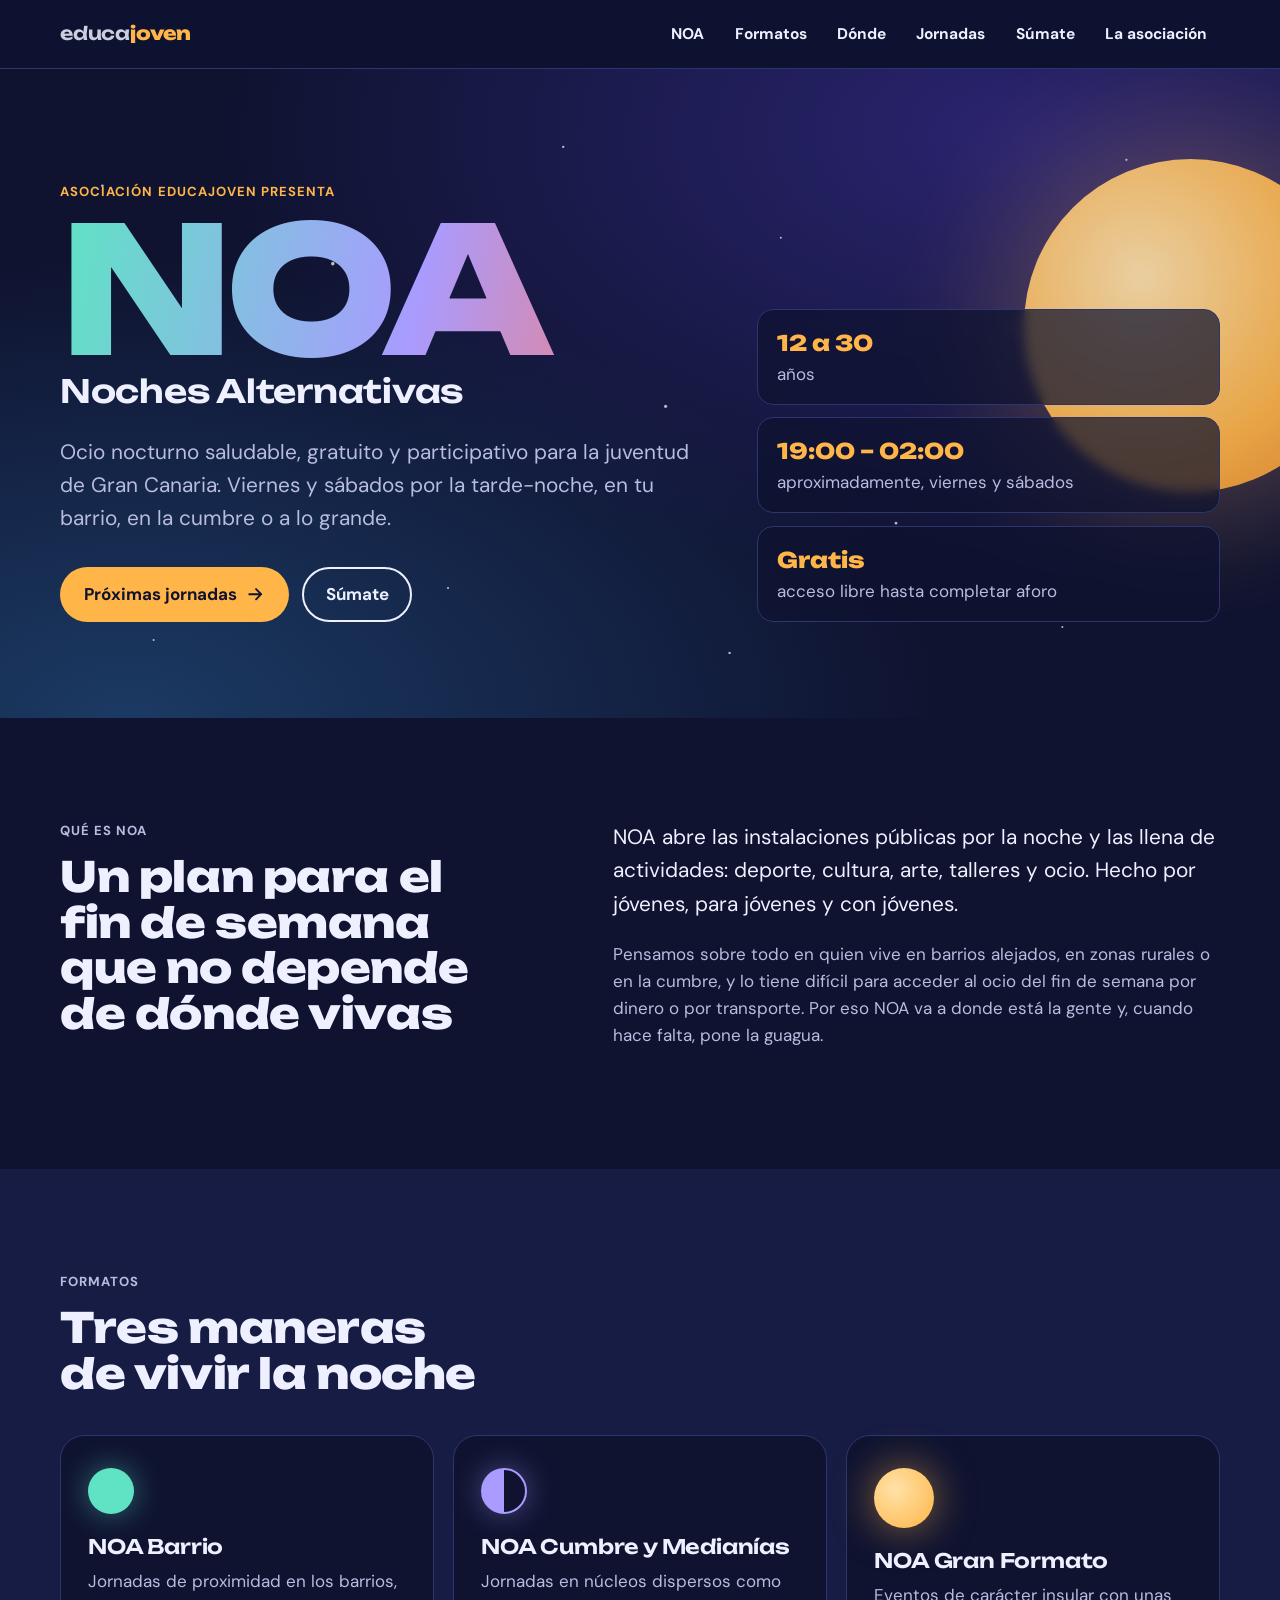
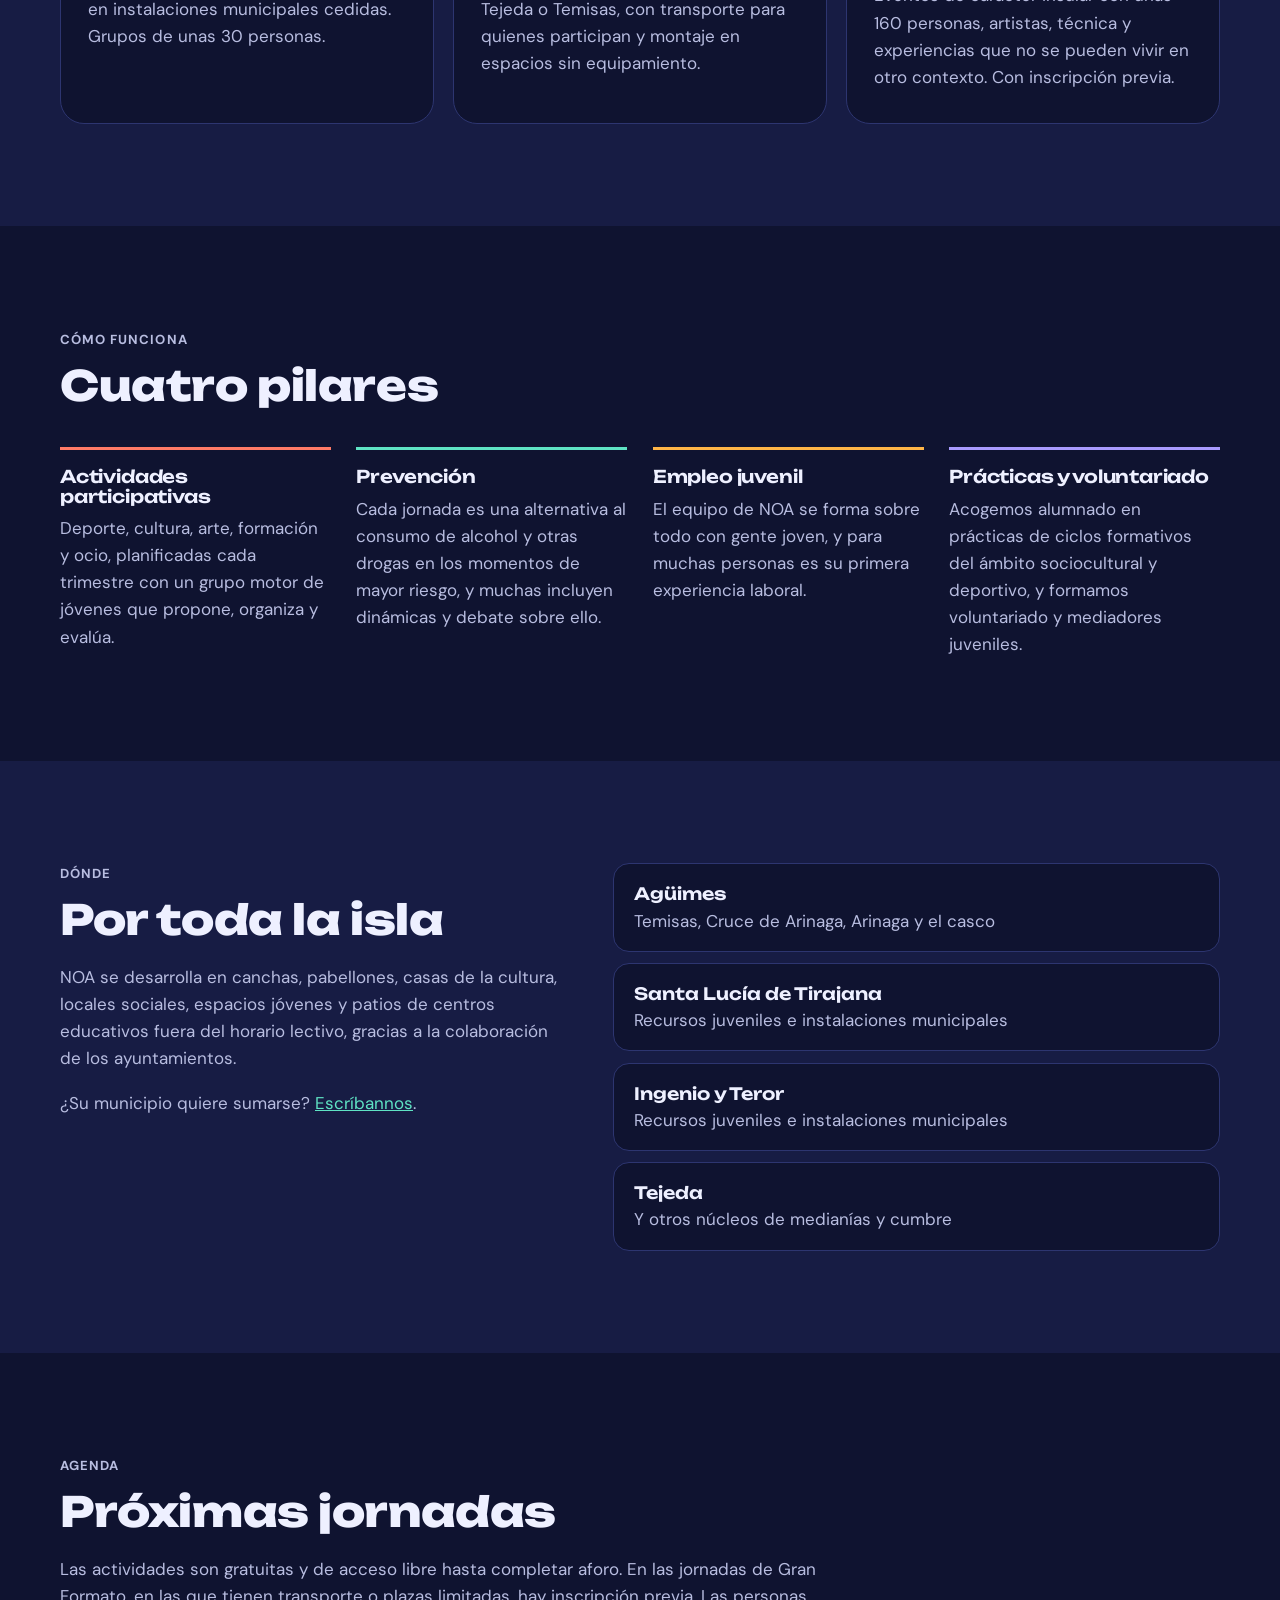
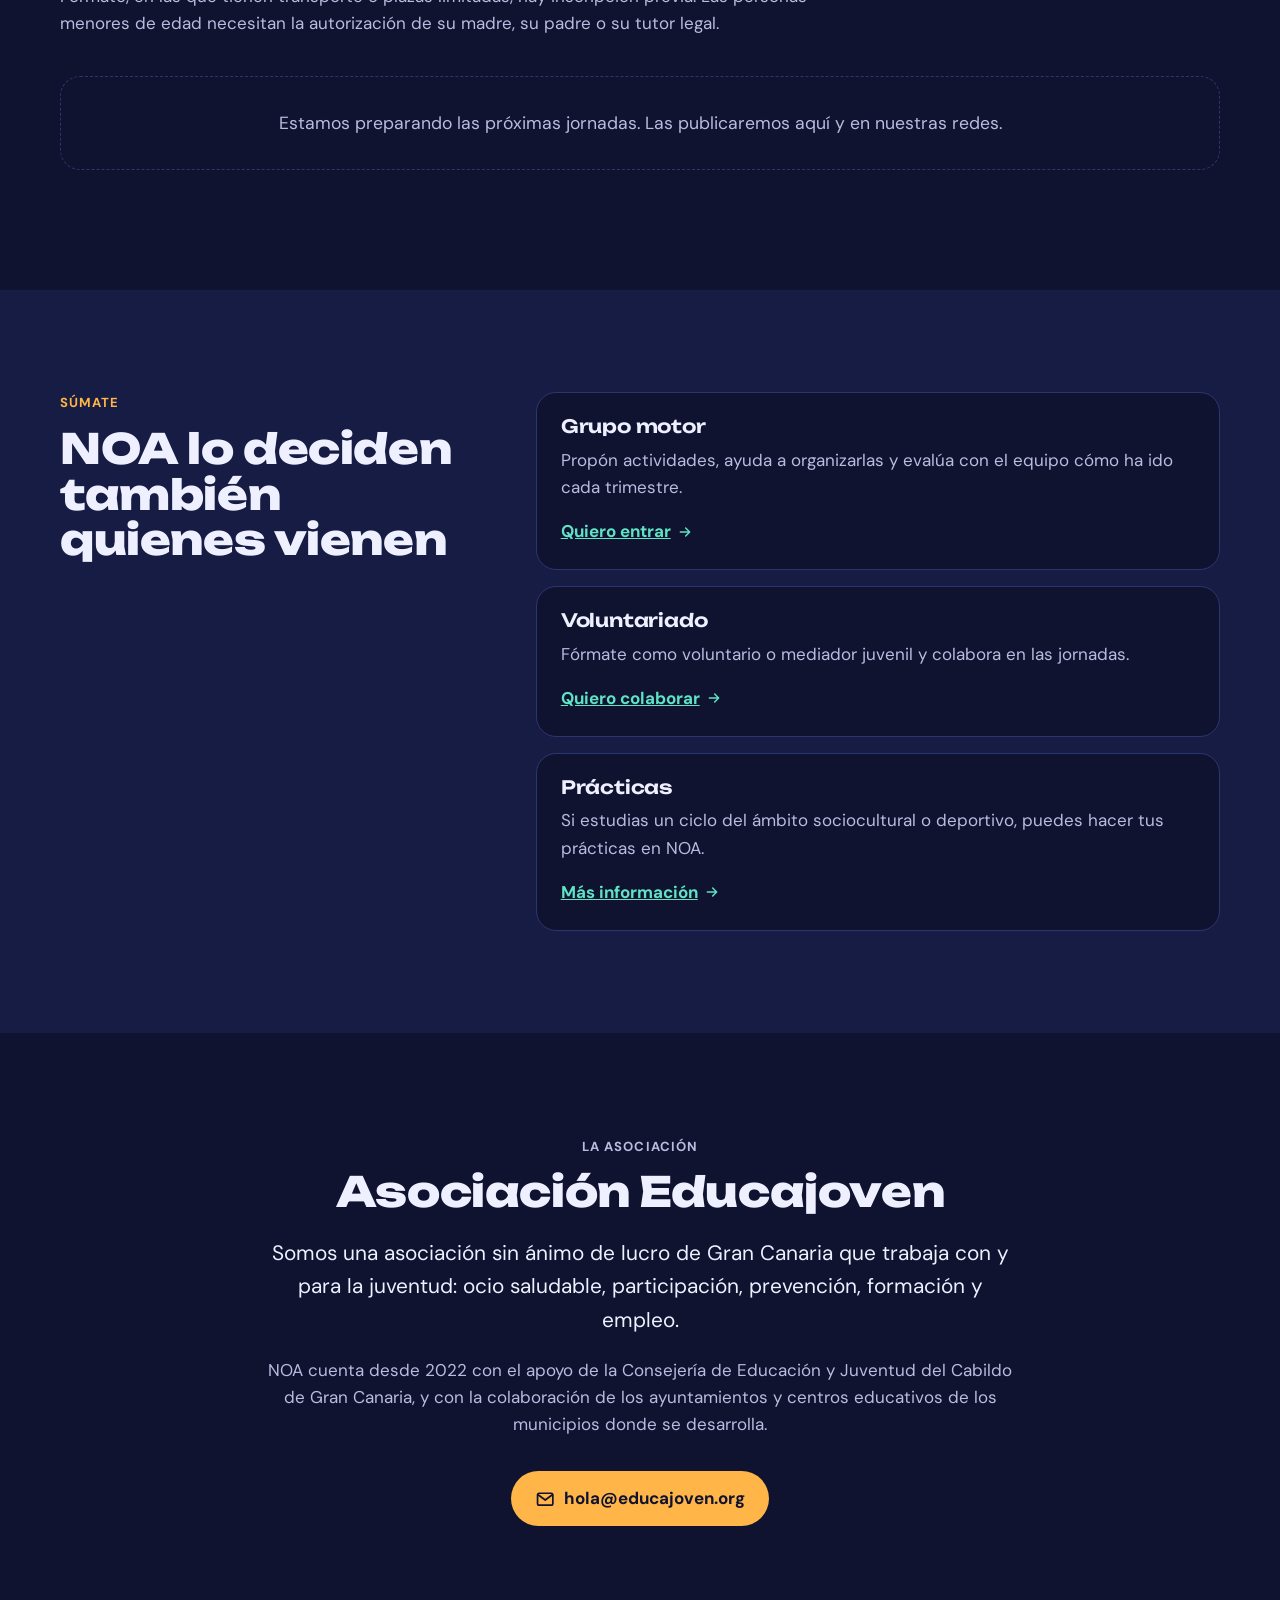
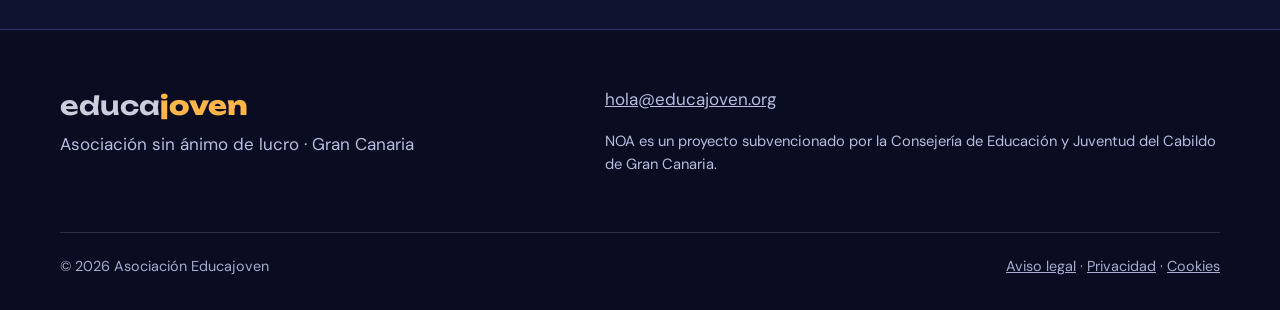
==== index.html @ f4513185 "Web nueva: educajoven.org Co-Authored-By: Claude Opus 5.5 <noreply@anthropic.com> Claude-Session: ht" ====
<!doctype html>
<html lang="es" class="sin-js">
<head>
<meta charset="utf-8">
<meta name="viewport" content="width=device-width, initial-scale=1">
<title>NOA · Noches Alternativas · Asociación Educajoven</title>
<meta name="description" content="NOA: ocio nocturno saludable, gratuito y participativo para jóvenes de 12 a 30 años en Gran Canaria. Un proyecto de la Asociación Educajoven.">
<link rel="canonical" href="https://educajoven.org/">
<meta name="theme-color" content="#0f1330">
<meta property="og:type" content="website">
<meta property="og:site_name" content="Asociación Educajoven">
<meta property="og:locale" content="es_ES">
<meta property="og:title" content="NOA · Noches Alternativas · Asociación Educajoven">
<meta property="og:description" content="NOA: ocio nocturno saludable, gratuito y participativo para jóvenes de 12 a 30 años en Gran Canaria. Un proyecto de la Asociación Educajoven.">
<meta property="og:url" content="https://educajoven.org/">
<meta property="og:image" content="https://educajoven.org/img/og.png">
<meta name="twitter:card" content="summary_large_image">
<link rel="icon" href="/favicon.svg" type="image/svg+xml">
<link rel="icon" href="/favicon.png" type="image/png">
<link rel="apple-touch-icon" href="/apple-touch-icon.png">
<link rel="manifest" href="/site.webmanifest">
<link rel="preload" href="/fonts/unbounded-latin-800-normal.woff2" as="font" type="font/woff2" crossorigin>
<link rel="preload" href="/fonts/dm-sans-latin-400-normal.woff2" as="font" type="font/woff2" crossorigin>
<link rel="stylesheet" href="/css/estilos.css">
</head>
<body>
<a class="saltar" href="#contenido">Saltar al contenido</a>
<header class="nav">
  <div class="contenedor nav-fila">
    <a class="marca" href="/" aria-label="Asociación Educajoven, ir al inicio"><span class="logo"><span class="logo-educa">educa</span><span class="logo-joven">joven</span></span></a>
    <button class="boton-menu" type="button" aria-controls="menu" aria-expanded="false"><span class="visualmente-oculto">Abrir menú</span><svg viewBox="0 0 24 24" fill="none" stroke="currentColor" stroke-width="2.2" stroke-linecap="round" aria-hidden="true"><path d="M4 7h16M4 12h16M4 17h16"/></svg></button>
    <ul class="menu" id="menu"><li><a href="/#noa">NOA</a></li><li><a href="/#formatos">Formatos</a></li><li><a href="/#donde">Dónde</a></li><li><a href="/#jornadas">Jornadas</a></li><li><a href="/#sumate">Súmate</a></li><li><a href="/#asociacion">La asociación</a></li></ul>
  </div>
</header>
<main id="contenido">
<section class="portada" id="noa">
  <svg class="cielo" aria-hidden="true" focusable="false"><circle cx="8%" cy="18%" r="1.4"/><circle cx="17%" cy="64%" r="1"/><circle cx="26%" cy="30%" r="1.8"/><circle cx="35%" cy="80%" r="1.1"/><circle cx="44%" cy="12%" r="1.2"/><circle cx="52%" cy="52%" r="1.6"/><circle cx="61%" cy="26%" r="1"/><circle cx="70%" cy="70%" r="1.3"/><circle cx="79%" cy="40%" r="1.9"/><circle cx="88%" cy="14%" r="1.1"/><circle cx="94%" cy="58%" r="1.4"/><circle cx="12%" cy="88%" r="1"/><circle cx="57%" cy="90%" r="1.2"/><circle cx="83%" cy="86%" r="1"/></svg>
  <div class="contenedor portada-grid">
    <div>
      <p class="antetitulo">Asociación Educajoven presenta</p>
      <h1><span class="noa">NOA</span><span class="noa-sub">Noches Alternativas</span></h1>
      <p class="entradilla">Ocio nocturno saludable, gratuito y participativo para la juventud de Gran Canaria. Viernes y sábados por la tarde-noche, en tu barrio, en la cumbre o a lo grande.</p>
      <div class="botones">
        <a class="boton boton-luz" href="#jornadas">Próximas jornadas <svg viewBox="0 0 24 24" fill="none" stroke="currentColor" stroke-width="2.2" stroke-linecap="round" stroke-linejoin="round" aria-hidden="true"><path d="M5 12h14M13 6l6 6-6 6"/></svg></a>
        <a class="boton boton-linea" href="#sumate">Súmate</a>
      </div>
    </div>
    <ul class="datos-noa" aria-label="NOA en breve">
      <li><strong>12 a 30</strong><span>años</span></li>
      <li><strong>19:00 – 02:00</strong><span>aproximadamente, viernes y sábados</span></li>
      <li><strong>Gratis</strong><span>acceso libre hasta completar aforo</span></li>
    </ul>
  </div>
  <div class="luna" aria-hidden="true"></div>
</section>

<section class="seccion" aria-labelledby="t-que">
  <div class="contenedor que-grid">
    <div><p class="antetitulo">Qué es NOA</p><h2 id="t-que">Un plan para el fin de semana que no depende de dónde vivas</h2></div>
    <div>
      <p class="entradilla">NOA abre las instalaciones públicas por la noche y las llena de actividades: deporte, cultura, arte, talleres y ocio. Hecho por jóvenes, para jóvenes y con jóvenes.</p>
      <p>Pensamos sobre todo en quien vive en barrios alejados, en zonas rurales o en la cumbre, y lo tiene difícil para acceder al ocio del fin de semana por dinero o por transporte. Por eso NOA va a donde está la gente y, cuando hace falta, pone la guagua.</p>
    </div>
  </div>
</section>

<section class="seccion seccion-alta" id="formatos" aria-labelledby="t-formatos">
  <div class="contenedor">
    <div class="cabecera-seccion"><p class="antetitulo">Formatos</p><h2 id="t-formatos">Tres maneras de vivir la noche</h2></div>
    <div class="formatos"><article class="formato formato-barrio aparece"><span class="formato-luna" aria-hidden="true"></span>
      <h3>NOA Barrio</h3><p>Jornadas de proximidad en los barrios, en instalaciones municipales cedidas. Grupos de unas 30 personas.</p></article><article class="formato formato-cumbre aparece"><span class="formato-luna" aria-hidden="true"></span>
      <h3>NOA Cumbre y Medianías</h3><p>Jornadas en núcleos dispersos como Tejeda o Temisas, con transporte para quienes participan y montaje en espacios sin equipamiento.</p></article><article class="formato formato-gran aparece"><span class="formato-luna" aria-hidden="true"></span>
      <h3>NOA Gran Formato</h3><p>Eventos de carácter insular con unas 160 personas, artistas, técnica y experiencias que no se pueden vivir en otro contexto. Con inscripción previa.</p></article></div>
  </div>
</section>

<section class="seccion" aria-labelledby="t-pilares">
  <div class="contenedor">
    <div class="cabecera-seccion"><p class="antetitulo">Cómo funciona</p><h2 id="t-pilares">Cuatro pilares</h2></div>
    <ul class="pilares"><li class="aparece"><h3>Actividades participativas</h3><p>Deporte, cultura, arte, formación y ocio, planificadas cada trimestre con un grupo motor de jóvenes que propone, organiza y evalúa.</p></li><li class="aparece"><h3>Prevención</h3><p>Cada jornada es una alternativa al consumo de alcohol y otras drogas en los momentos de mayor riesgo, y muchas incluyen dinámicas y debate sobre ello.</p></li><li class="aparece"><h3>Empleo juvenil</h3><p>El equipo de NOA se forma sobre todo con gente joven, y para muchas personas es su primera experiencia laboral.</p></li><li class="aparece"><h3>Prácticas y voluntariado</h3><p>Acogemos alumnado en prácticas de ciclos formativos del ámbito sociocultural y deportivo, y formamos voluntariado y mediadores juveniles.</p></li></ul>
  </div>
</section>

<section class="seccion seccion-alta" id="donde" aria-labelledby="t-donde">
  <div class="contenedor donde-grid">
    <div><p class="antetitulo">Dónde</p><h2 id="t-donde">Por toda la isla</h2>
    <p>NOA se desarrolla en canchas, pabellones, casas de la cultura, locales sociales, espacios jóvenes y patios de centros educativos fuera del horario lectivo, gracias a la colaboración de los ayuntamientos.</p>
    <p>¿Su municipio quiere sumarse? <a href="mailto:hola@educajoven.org?subject=Mi%20municipio%20quiere%20sumarse%20a%20NOA">Escríbannos</a>.</p></div>
    <ul class="lugares"><li><strong>Agüimes</strong><span>Temisas, Cruce de Arinaga, Arinaga y el casco</span></li><li><strong>Santa Lucía de Tirajana</strong><span>Recursos juveniles e instalaciones municipales</span></li><li><strong>Ingenio y Teror</strong><span>Recursos juveniles e instalaciones municipales</span></li><li><strong>Tejeda</strong><span>Y otros núcleos de medianías y cumbre</span></li></ul>
  </div>
</section>

<section class="seccion" id="jornadas" aria-labelledby="t-jornadas">
  <div class="contenedor">
    <div class="cabecera-seccion"><p class="antetitulo">Agenda</p><h2 id="t-jornadas">Próximas jornadas</h2>
    <p>Las actividades son gratuitas y de acceso libre hasta completar aforo. En las jornadas de Gran Formato, en las que tienen transporte o plazas limitadas, hay inscripción previa. Las personas menores de edad necesitan la autorización de su madre, su padre o su tutor legal.</p></div>
    <p class="sin-jornadas">Estamos preparando las próximas jornadas. Las publicaremos aquí y en nuestras redes.</p>
  </div>
</section>

<section class="seccion seccion-alta" id="sumate" aria-labelledby="t-sumate">
  <div class="contenedor sumate">
    <div><p class="antetitulo">Súmate</p><h2 id="t-sumate">NOA lo deciden también quienes vienen</h2></div>
    <ul class="sumate-lista">
      <li><h3>Grupo motor</h3><p>Propón actividades, ayuda a organizarlas y evalúa con el equipo cómo ha ido cada trimestre.</p>
        <a href="mailto:hola@educajoven.org?subject=Quiero%20entrar%20en%20el%20grupo%20motor%20de%20NOA">Quiero entrar <svg viewBox="0 0 24 24" fill="none" stroke="currentColor" stroke-width="2.2" stroke-linecap="round" stroke-linejoin="round" aria-hidden="true"><path d="M5 12h14M13 6l6 6-6 6"/></svg></a></li>
      <li><h3>Voluntariado</h3><p>Fórmate como voluntario o mediador juvenil y colabora en las jornadas.</p>
        <a href="mailto:hola@educajoven.org?subject=Quiero%20hacer%20voluntariado%20en%20NOA">Quiero colaborar <svg viewBox="0 0 24 24" fill="none" stroke="currentColor" stroke-width="2.2" stroke-linecap="round" stroke-linejoin="round" aria-hidden="true"><path d="M5 12h14M13 6l6 6-6 6"/></svg></a></li>
      <li><h3>Prácticas</h3><p>Si estudias un ciclo del ámbito sociocultural o deportivo, puedes hacer tus prácticas en NOA.</p>
        <a href="mailto:hola@educajoven.org?subject=Pr%C3%A1cticas%20en%20NOA">Más información <svg viewBox="0 0 24 24" fill="none" stroke="currentColor" stroke-width="2.2" stroke-linecap="round" stroke-linejoin="round" aria-hidden="true"><path d="M5 12h14M13 6l6 6-6 6"/></svg></a></li>
    </ul>
  </div>
</section>

<section class="seccion" id="asociacion" aria-labelledby="t-asoc">
  <div class="contenedor estrecho asociacion">
    <p class="antetitulo">La asociación</p>
    <h2 id="t-asoc">Asociación Educajoven</h2>
    <p class="entradilla">Somos una asociación sin ánimo de lucro de Gran Canaria que trabaja con y para la juventud: ocio saludable, participación, prevención, formación y empleo.</p>
    <p>NOA cuenta desde 2022 con el apoyo de la Consejería de Educación y Juventud del Cabildo de Gran Canaria, y con la colaboración de los ayuntamientos y centros educativos de los municipios donde se desarrolla.</p>
    <a class="boton boton-luz" href="mailto:hola@educajoven.org"><svg viewBox="0 0 24 24" fill="none" stroke="currentColor" stroke-width="2" stroke-linecap="round" stroke-linejoin="round" aria-hidden="true"><rect x="3" y="5" width="18" height="14" rx="2"/><path d="m4 7 8 6 8-6"/></svg> hola@educajoven.org</a>
  </div>
</section>
</main>
<footer class="pie">
  <div class="contenedor">
    <div class="pie-arriba">
      <div><p class="pie-logo"><span class="logo-educa">educa</span><span class="logo-joven">joven</span></p>
      <p>Asociación sin ánimo de lucro · Gran Canaria</p></div>
      <div><p><a href="mailto:hola@educajoven.org">hola@educajoven.org</a></p>
      <p class="pie-nota">NOA es un proyecto subvencionado por la Consejería de Educación y Juventud del Cabildo de Gran Canaria.</p></div>
    </div>
    <div class="pie-base">
      <span>© <span id="anio">2026</span> Asociación Educajoven</span>
      <span><a href="/aviso-legal">Aviso legal</a> · <a href="/privacidad">Privacidad</a> · <a href="/cookies">Cookies</a></span>
    </div>
  </div>
</footer>
<script src="/js/main.js" defer></script>
<script type="application/ld+json">{"@context": "https://schema.org", "@type": "NGO", "name": "Asociación Educajoven", "url": "https://educajoven.org/", "email": "hola@educajoven.org", "taxID": "G10613016", "areaServed": "Gran Canaria", "address": {"@type": "PostalAddress", "streetAddress": "C/ Pi y Margall, 64", "postalCode": "35006", "addressLocality": "Las Palmas de Gran Canaria", "addressCountry": "ES"}}</script>
</body>
</html>
---- css/estilos.css ----
/* ---- Base común (no tocar aquí los colores: van en tema.css) ---- */
*,*::before,*::after{box-sizing:border-box}
html{-webkit-text-size-adjust:100%;scroll-behavior:smooth}
@media (prefers-reduced-motion:reduce){html{scroll-behavior:auto}*,*::before,*::after{animation:none!important;transition:none!important}}
body{margin:0;background:var(--fondo);color:var(--tinta);font-family:var(--letra);font-size:1.0625rem;line-height:1.6;text-rendering:optimizeLegibility;-webkit-font-smoothing:antialiased}
img,svg{display:block;max-width:100%}
a{color:var(--enlace)}
a:hover{text-decoration-thickness:2px}
h1,h2,h3{font-family:var(--letra-titulo);line-height:1.1;margin:0 0 .5em;text-wrap:balance}
p{margin:0 0 1em}
:focus-visible{outline:3px solid var(--foco);outline-offset:3px;border-radius:4px}
.contenedor{width:min(100% - 2rem,1160px);margin-inline:auto}
.estrecho{width:min(100% - 2rem,760px)}
.visualmente-oculto{position:absolute!important;width:1px;height:1px;overflow:hidden;clip:rect(0 0 0 0);white-space:nowrap}
.saltar{position:absolute;left:1rem;top:-4rem;z-index:100;background:var(--tinta);color:var(--fondo);padding:.6rem 1rem;border-radius:6px}
.saltar:focus{top:1rem}
.seccion{padding:clamp(3.5rem,8vw,6.5rem) 0}
.antetitulo{font-size:.82rem;font-weight:700;letter-spacing:.08em;text-transform:uppercase;margin:0 0 .8rem}
.entradilla{font-size:clamp(1.1rem,2vw,1.3rem);max-width:62ch}
.boton{display:inline-flex;align-items:center;gap:.55rem;min-height:48px;padding:.75rem 1.35rem;border-radius:var(--radio-boton,999px);font-weight:700;text-decoration:none;border:2px solid transparent;cursor:pointer;transition:transform .15s,background-color .15s,color .15s}
.boton svg{width:1.2em;height:1.2em}
.boton:hover{transform:translateY(-1px)}
.botones{display:flex;flex-wrap:wrap;gap:.8rem}
/* Navegación */
.nav{position:sticky;top:0;z-index:50;background:var(--nav-fondo);backdrop-filter:saturate(1.4) blur(10px);border-bottom:1px solid var(--linea)}
.nav-fila{display:flex;align-items:center;justify-content:space-between;gap:1rem;min-height:68px}
.marca{display:flex;align-items:center;gap:.6rem;text-decoration:none;color:inherit;font-weight:800}
.menu{display:flex;gap:.3rem;list-style:none;margin:0;padding:0}
.menu a{display:block;padding:.55rem .8rem;border-radius:8px;color:var(--tinta);text-decoration:none;font-weight:600;font-size:.97rem}
.menu a:hover,.menu a[aria-current=page]{background:var(--menu-activo)}
.boton-menu{display:none;background:none;border:0;color:var(--tinta);width:48px;height:48px;padding:10px;cursor:pointer}
@media (max-width:820px){
  .boton-menu{display:block}
  .menu{position:absolute;inset:100% 0 auto 0;flex-direction:column;background:var(--fondo);border-bottom:1px solid var(--linea);padding:.6rem 1rem 1rem;display:none}
  .menu.abierto{display:flex}
  .sin-js .menu{display:flex;position:static;flex-direction:row;flex-wrap:wrap}
  .menu a{padding:.8rem}
}
/* Aparición */
.aparece{opacity:1}
html:not(.sin-js) .aparece{opacity:0;transform:translateY(14px);transition:opacity .6s ease,transform .6s ease}
html:not(.sin-js) .aparece.visible{opacity:1;transform:none}
@media (prefers-reduced-motion:reduce){html:not(.sin-js) .aparece{opacity:1;transform:none}}
/* Pie */
.pie{padding:3.5rem 0 2rem;background:var(--pie-fondo);color:var(--pie-tinta)}
.pie a{color:inherit}
.pie-base{display:flex;flex-wrap:wrap;justify-content:space-between;gap:.6rem 1.5rem;margin-top:2.5rem;padding-top:1.4rem;border-top:1px solid color-mix(in srgb,currentColor 22%,transparent);font-size:.9rem;opacity:.9}
/* Legales y error */
.legal h1{font-size:clamp(2rem,4vw,2.8rem)}
.legal h2{font-size:1.3rem;margin-top:2rem}
.tabla-legal{border-collapse:collapse;margin:1rem 0 1.5rem;width:100%}
.tabla-legal th,.tabla-legal td{text-align:left;padding:.55rem .8rem;border-bottom:1px solid var(--linea);vertical-align:top}
.tabla-legal th{width:8rem;font-weight:700}
.error{text-align:center;min-height:55vh;display:grid;place-items:center}
.error h1{font-size:clamp(2rem,5vw,3.2rem)}

/* ---- Educajoven · NOA: azul noche, luna ámbar y luces de neón ---- */
@font-face{font-family:"Unbounded";font-weight:600;font-display:swap;src:url(/fonts/unbounded-latin-600-normal.woff2) format("woff2")}
@font-face{font-family:"Unbounded";font-weight:800;font-display:swap;src:url(/fonts/unbounded-latin-800-normal.woff2) format("woff2")}
@font-face{font-family:"DM Sans";font-weight:400;font-display:swap;src:url(/fonts/dm-sans-latin-400-normal.woff2) format("woff2")}
@font-face{font-family:"DM Sans";font-weight:700;font-display:swap;src:url(/fonts/dm-sans-latin-700-normal.woff2) format("woff2")}
:root{
  --noche:#0f1330;--noche-2:#171c44;--noche-3:#222a5c;--texto:#eef0ff;--suave:#b8bde0;--ambar:#ffb547;--coral:#ff7a66;--menta:#5fe3c4;--lila:#a99bff;
  --fondo:var(--noche);--tinta:var(--texto);--enlace:var(--menta);--foco:var(--ambar);--linea:#2d3570;
  --letra:"DM Sans",system-ui,sans-serif;--letra-titulo:"Unbounded",system-ui,sans-serif;
  --nav-fondo:rgba(15,19,48,.86);--menu-activo:var(--noche-3);--pie-fondo:#0a0d22;--pie-tinta:var(--suave)
}
h1,h2,h3{font-weight:800;letter-spacing:-.01em}
h3{font-weight:600}
.antetitulo{color:var(--ambar)}
.logo{font-family:var(--letra-titulo);font-size:1.15rem;letter-spacing:-.01em}
.logo-educa{font-weight:600;opacity:.85}
.logo-joven{font-weight:800;color:var(--ambar)}
.boton-luz{background:var(--ambar);color:var(--noche)}
.boton-luz:hover{background:#ffc86f}
.boton-linea{border-color:var(--texto);color:var(--texto)}
.boton-linea:hover{background:var(--texto);color:var(--noche)}
.cabecera-seccion{max-width:780px;margin-bottom:2.4rem}
.cabecera-seccion p{color:var(--suave)}
.cabecera-seccion h2,.que-grid h2,.donde-grid h2,.sumate h2,.asociacion h2{font-size:clamp(1.7rem,3.6vw,2.6rem)}
.seccion-alta{background:var(--noche-2)}

/* Portada */
.portada{position:relative;overflow:hidden;padding:clamp(3.5rem,9vw,7rem) 0 clamp(3.5rem,8vw,6rem);background:radial-gradient(ellipse at 80% 10%,#2a2470 0%,transparent 55%),radial-gradient(ellipse at 10% 100%,#1b3a63 0%,transparent 50%),var(--noche)}
.cielo{position:absolute;inset:0;width:100%;height:100%;fill:#fff;opacity:.7}
.luna{position:absolute;right:clamp(-120px,-6vw,-40px);top:clamp(40px,8vw,90px);width:clamp(180px,26vw,360px);aspect-ratio:1;border-radius:50%;background:radial-gradient(circle at 35% 35%,#ffe2a8,var(--ambar) 60%,#e8892b);box-shadow:0 0 120px 30px rgba(255,181,71,.25);opacity:.9}
.portada-grid{position:relative;z-index:1;display:grid;grid-template-columns:1.4fr 1fr;gap:3rem;align-items:end}
.portada h1{margin:0 0 1.6rem}
.noa{display:block;font-size:clamp(5rem,17vw,11rem);line-height:.85;letter-spacing:-.04em;background:linear-gradient(100deg,var(--menta),var(--lila) 55%,var(--coral));-webkit-background-clip:text;background-clip:text;color:transparent}
.noa-sub{display:block;font-size:clamp(1.2rem,3vw,2rem);font-weight:600;margin-top:.6rem}
.portada .entradilla{color:var(--suave);margin-bottom:2rem}
.datos-noa{list-style:none;margin:0;padding:0;display:grid;gap:.8rem}
.datos-noa li{background:rgba(15,19,48,.72);backdrop-filter:blur(6px);border:1px solid var(--linea);border-radius:16px;padding:1rem 1.2rem}
.datos-noa strong{display:block;font-family:var(--letra-titulo);font-size:1.35rem;color:var(--ambar)}
.datos-noa span{color:var(--suave)}
@media (max-width:860px){.portada-grid{grid-template-columns:1fr;gap:2rem}.luna{opacity:.45}}

/* Qué es */
.que-grid,.donde-grid{display:grid;grid-template-columns:1fr 1.2fr;gap:3rem;align-items:start}
.que-grid p,.donde-grid p{color:var(--suave)}
.que-grid .entradilla{color:var(--texto)}
@media (max-width:860px){.que-grid,.donde-grid{grid-template-columns:1fr;gap:1rem}}

/* Formatos */
.formatos{display:grid;grid-template-columns:repeat(auto-fit,minmax(min(100%,280px),1fr));gap:1.2rem}
.formato{background:var(--noche);border:1px solid var(--linea);border-radius:24px;padding:2rem 1.7rem}
.formato p{color:var(--suave);margin:0}
.formato h3{font-size:1.25rem}
.formato-luna{display:block;width:46px;height:46px;border-radius:50%;margin-bottom:1.4rem}
.formato-barrio .formato-luna{background:var(--menta);box-shadow:0 0 30px rgba(95,227,196,.45)}
.formato-cumbre .formato-luna{background:linear-gradient(90deg,var(--lila) 50%,transparent 50%);border:2px solid var(--lila);box-shadow:0 0 30px rgba(169,155,255,.4)}
.formato-gran .formato-luna{width:60px;height:60px;background:radial-gradient(circle at 35% 35%,#ffe2a8,var(--ambar));box-shadow:0 0 40px rgba(255,181,71,.55)}

/* Pilares */
.pilares{list-style:none;margin:0;padding:0;display:grid;grid-template-columns:repeat(auto-fit,minmax(min(100%,240px),1fr));gap:1.6rem}
.pilares li{border-top:3px solid var(--coral);padding-top:1.1rem}
.pilares li:nth-child(2){border-color:var(--menta)}.pilares li:nth-child(3){border-color:var(--ambar)}.pilares li:nth-child(4){border-color:var(--lila)}
.pilares h3{font-size:1.1rem}
.pilares p{color:var(--suave);margin:0}

/* Dónde */
.lugares{list-style:none;margin:0;padding:0;display:grid;gap:.7rem}
.lugares li{display:flex;flex-direction:column;background:var(--noche);border:1px solid var(--linea);border-radius:16px;padding:1rem 1.2rem}
.lugares strong{font-family:var(--letra-titulo);font-weight:600}
.lugares span{color:var(--suave)}

/* Jornadas */
.sin-jornadas{border:1px dashed var(--linea);border-radius:20px;padding:2rem;text-align:center;color:var(--suave);font-size:1.1rem}
.jornadas{list-style:none;margin:0;padding:0;display:grid;gap:.9rem}
.jornada{display:grid;grid-template-columns:200px 1fr auto;gap:1.2rem;align-items:center;background:var(--noche-2);border:1px solid var(--linea);border-radius:18px;padding:1.2rem 1.4rem}
.jornada-fecha strong{display:block;font-family:var(--letra-titulo);font-weight:600;color:var(--ambar);text-transform:capitalize}
.jornada-fecha span{color:var(--suave)}
.jornada h3{font-size:1.1rem;margin-bottom:.3rem}
.jornada p{display:flex;gap:.4rem;align-items:center;color:var(--suave);margin:0}
.jornada p svg{width:1.05rem;height:1.05rem;flex:none}
.etiqueta{display:inline-block;margin-top:.5rem;padding:.2rem .7rem;border-radius:999px;border:1px solid var(--menta);color:var(--menta);font-size:.85rem;font-weight:700}
@media (max-width:760px){.jornada{grid-template-columns:1fr;gap:.6rem}}

/* Súmate */
.sumate{display:grid;grid-template-columns:1fr 1.6fr;gap:3rem}
.sumate-lista{list-style:none;margin:0;padding:0;display:grid;gap:1rem}
.sumate-lista li{background:var(--noche);border:1px solid var(--linea);border-radius:20px;padding:1.5rem}
.sumate-lista h3{font-size:1.15rem}
.sumate-lista p{color:var(--suave)}
.sumate-lista a{font-weight:700;display:inline-flex;gap:.4rem;align-items:center}
.sumate-lista a svg{width:1rem;height:1rem}
@media (max-width:860px){.sumate{grid-template-columns:1fr;gap:1rem}}

/* Asociación */
.asociacion{text-align:center}
.asociacion p{color:var(--suave)}
.asociacion .entradilla{color:var(--texto);margin-inline:auto}
.asociacion .boton{margin-top:1rem;word-break:break-all}

/* Pie */
.pie{border-top:1px solid var(--linea)}
.pie-arriba{display:grid;grid-template-columns:1fr 1.2fr;gap:2rem}
.pie-logo{font-family:var(--letra-titulo);font-size:1.6rem;color:var(--texto);margin-bottom:.3rem}
.pie-nota{font-size:.92rem}
@media (max-width:700px){.pie-arriba{grid-template-columns:1fr}}
.legal,.error{color:var(--texto)}
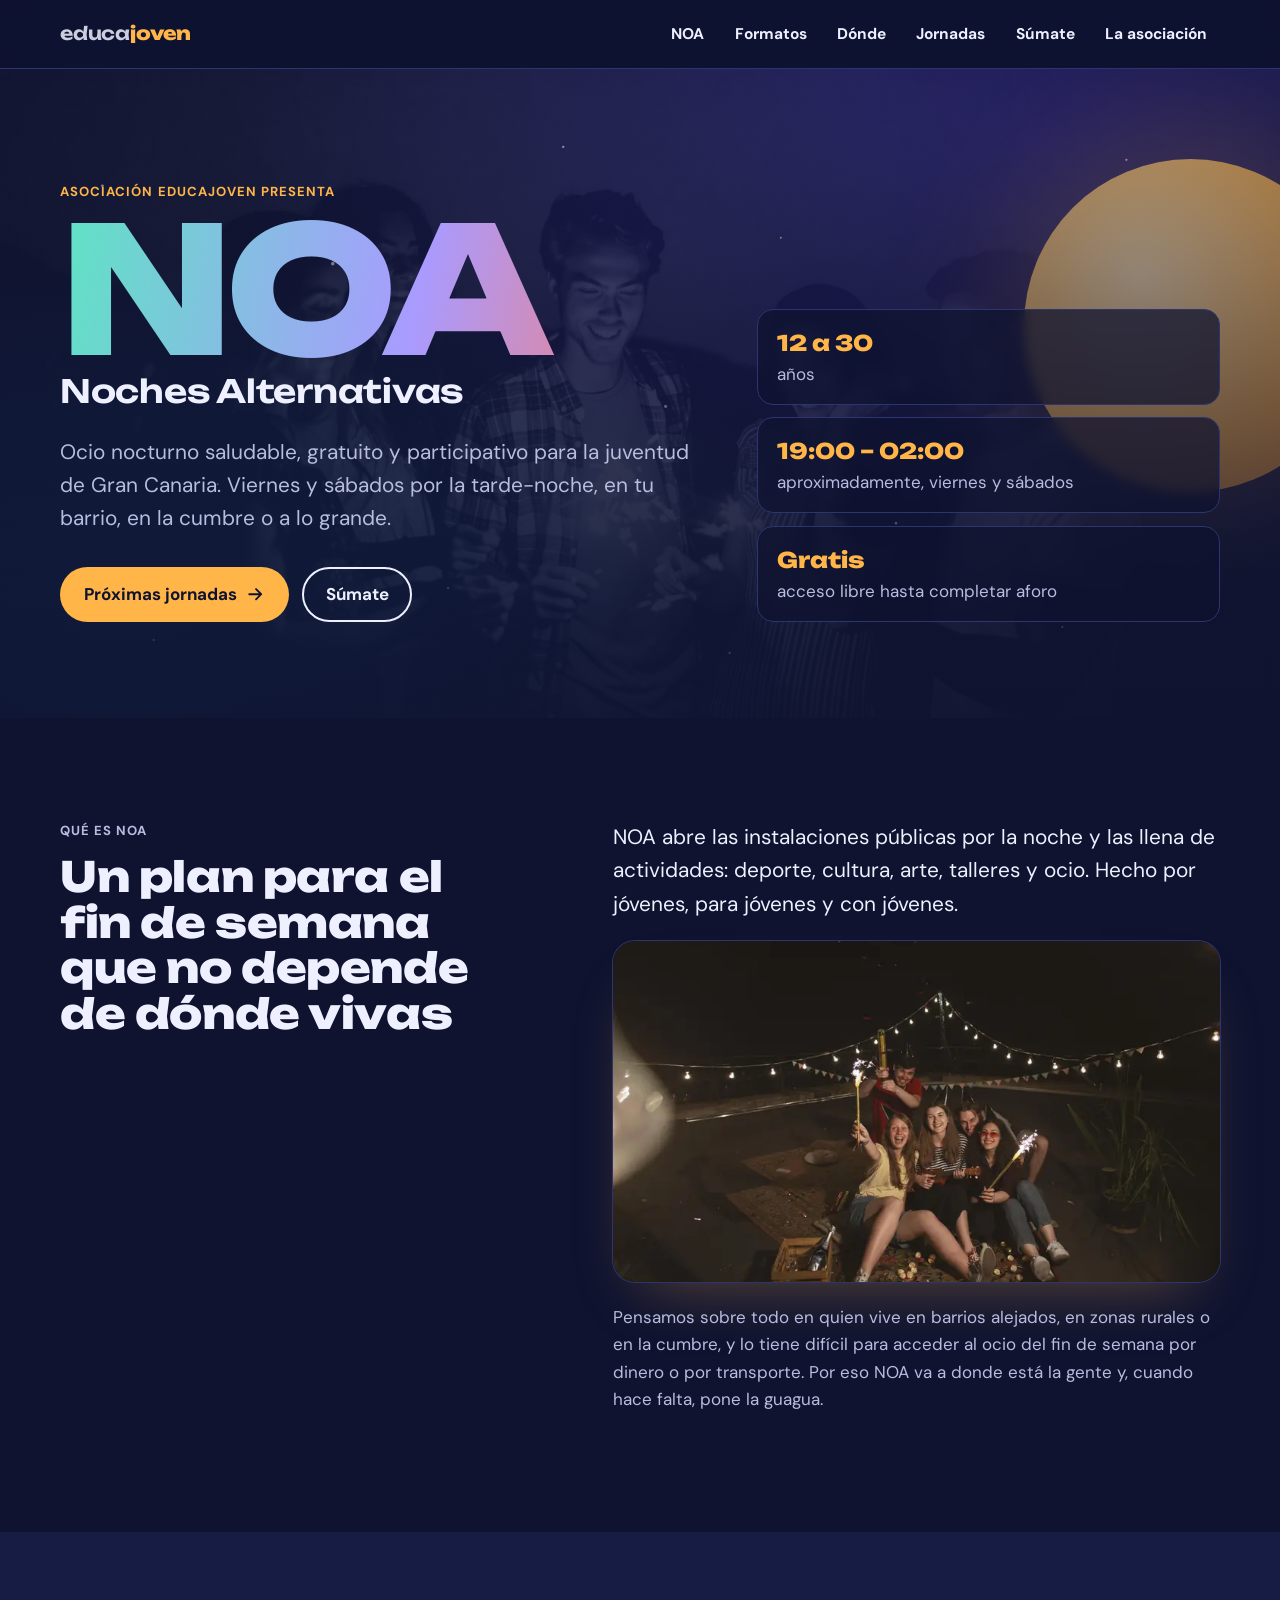
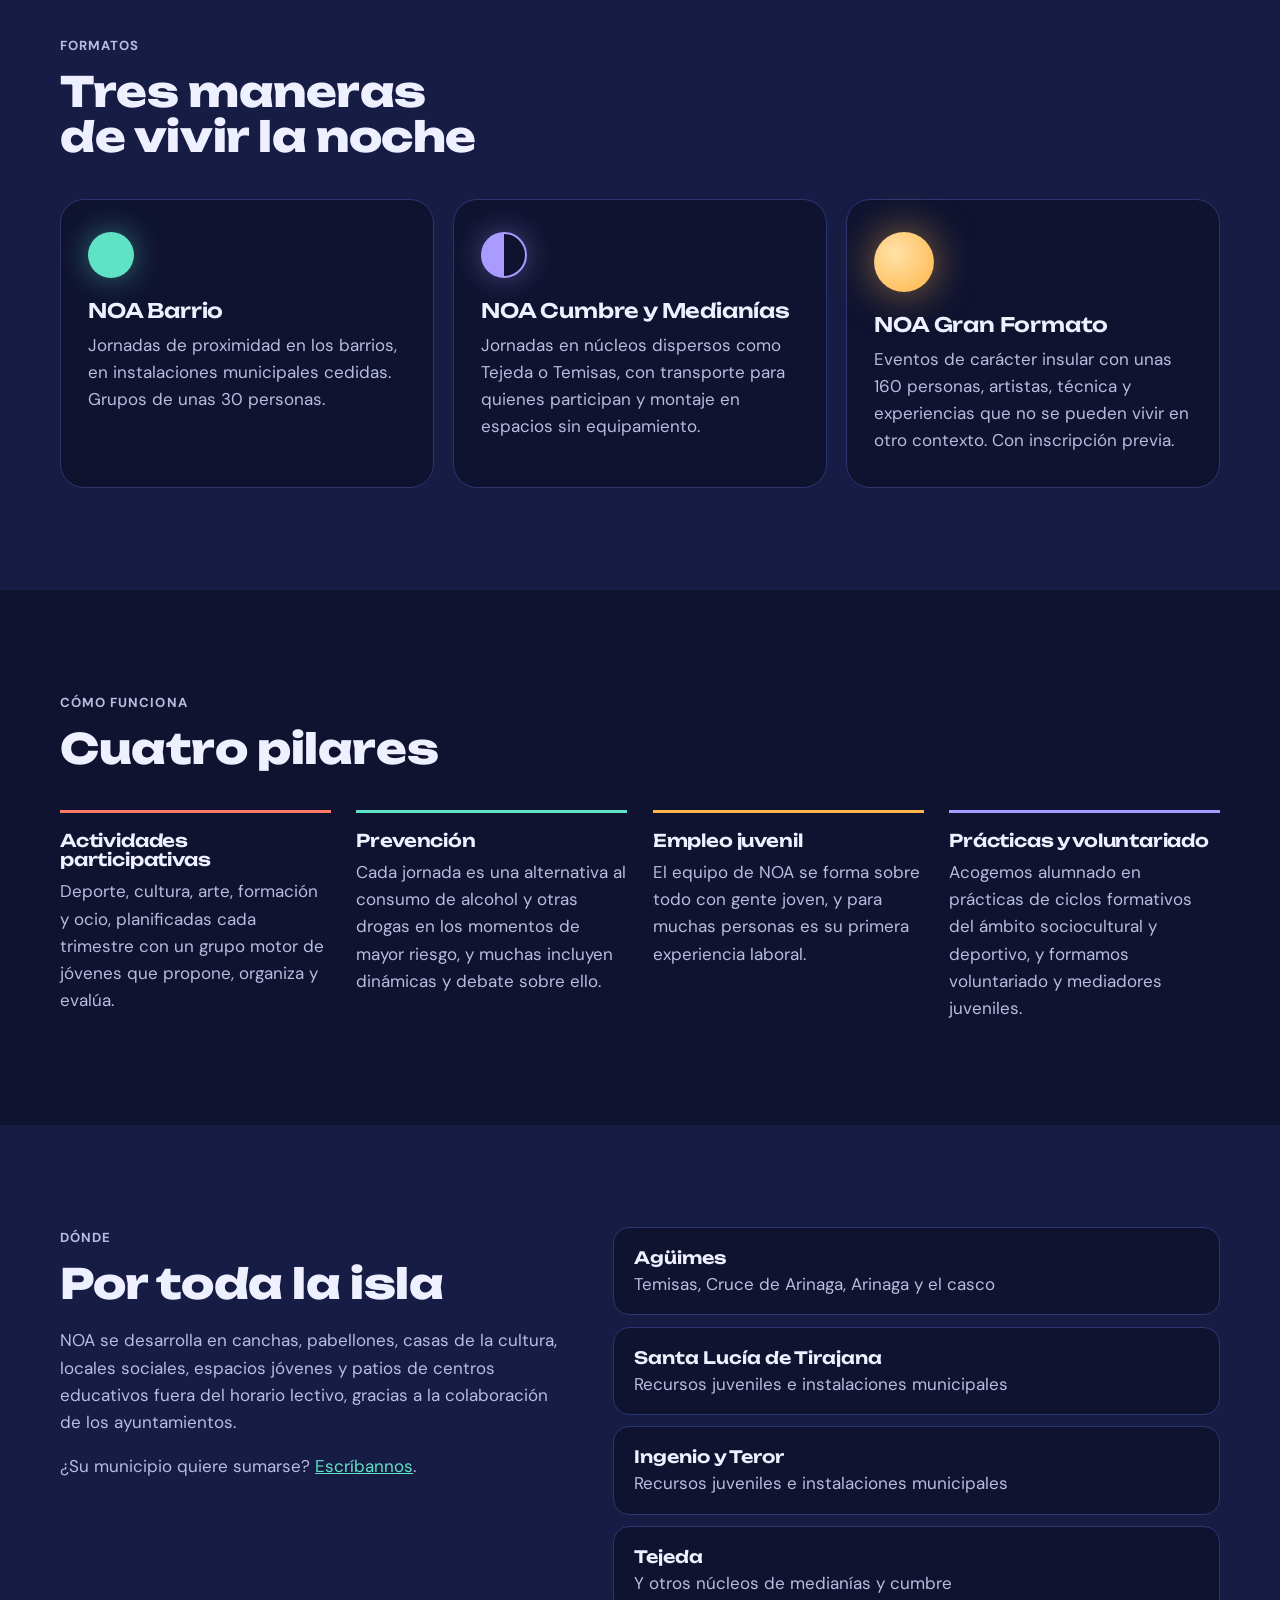
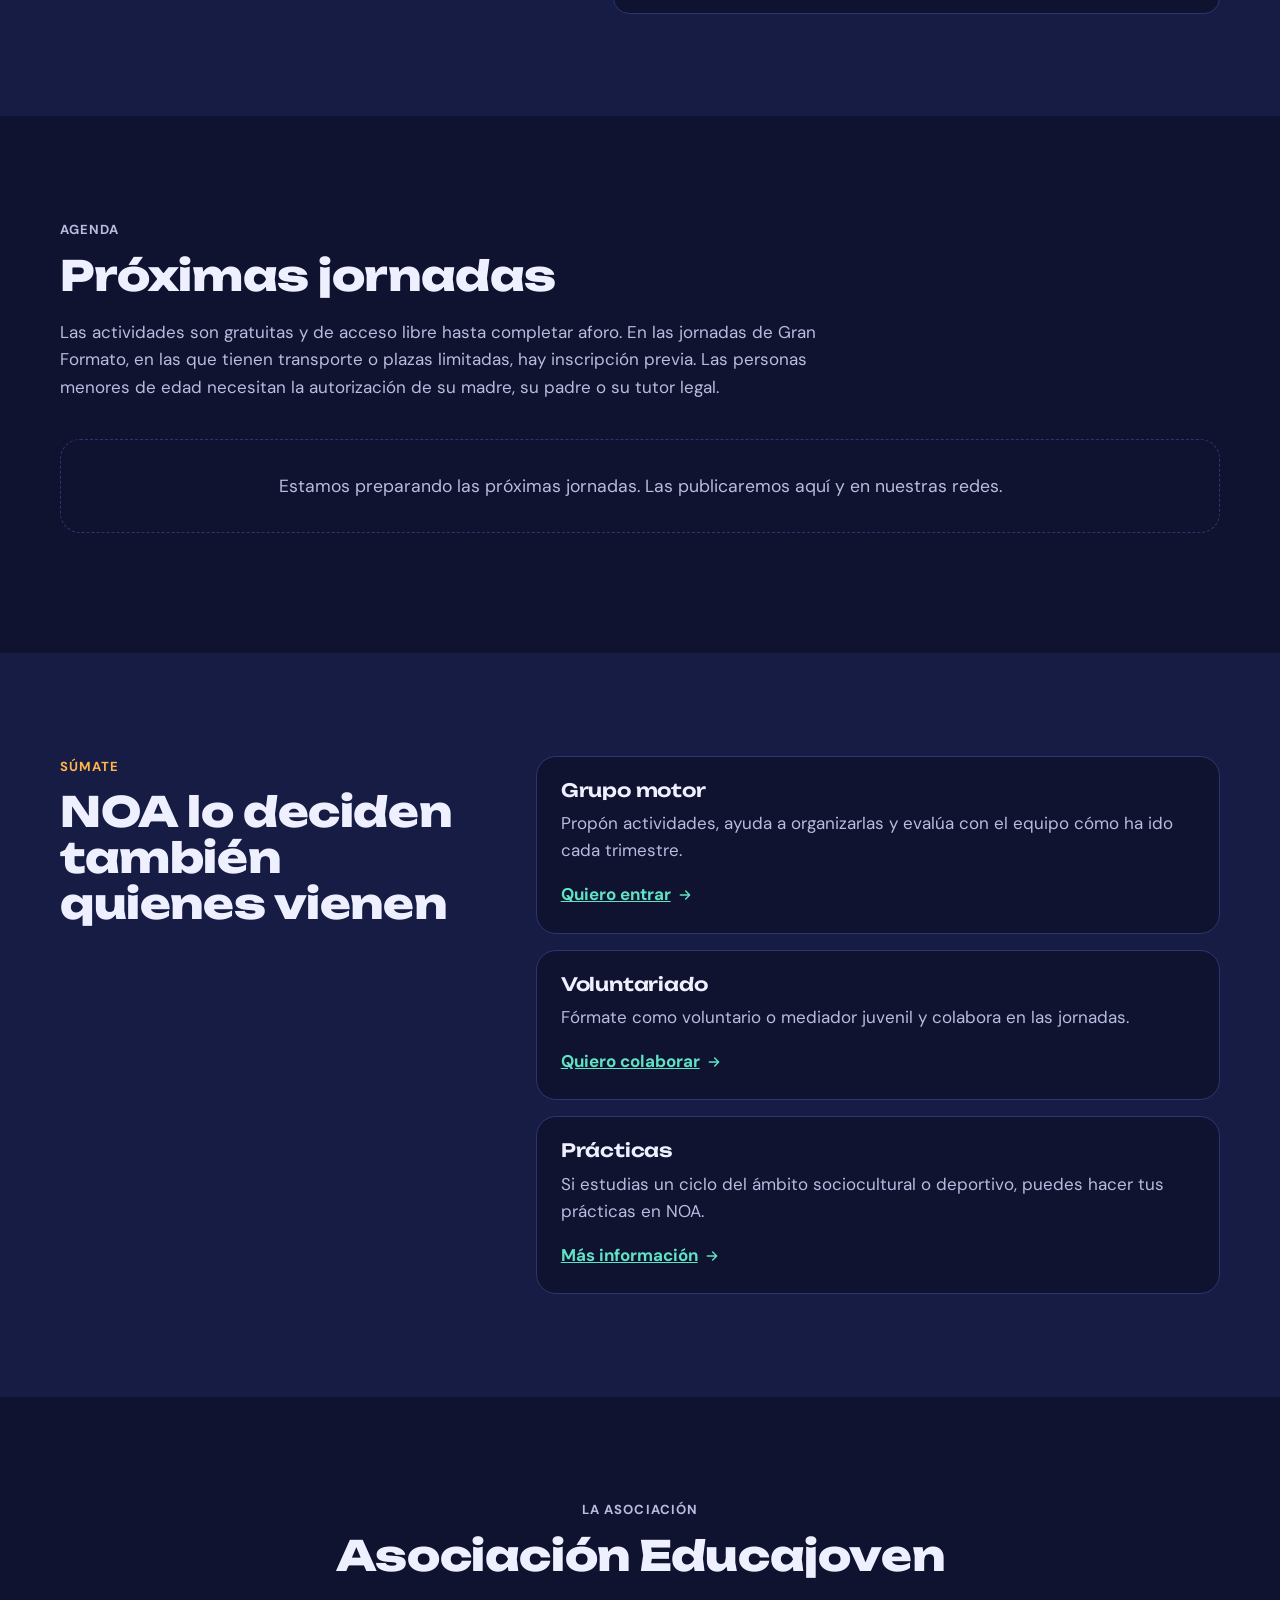
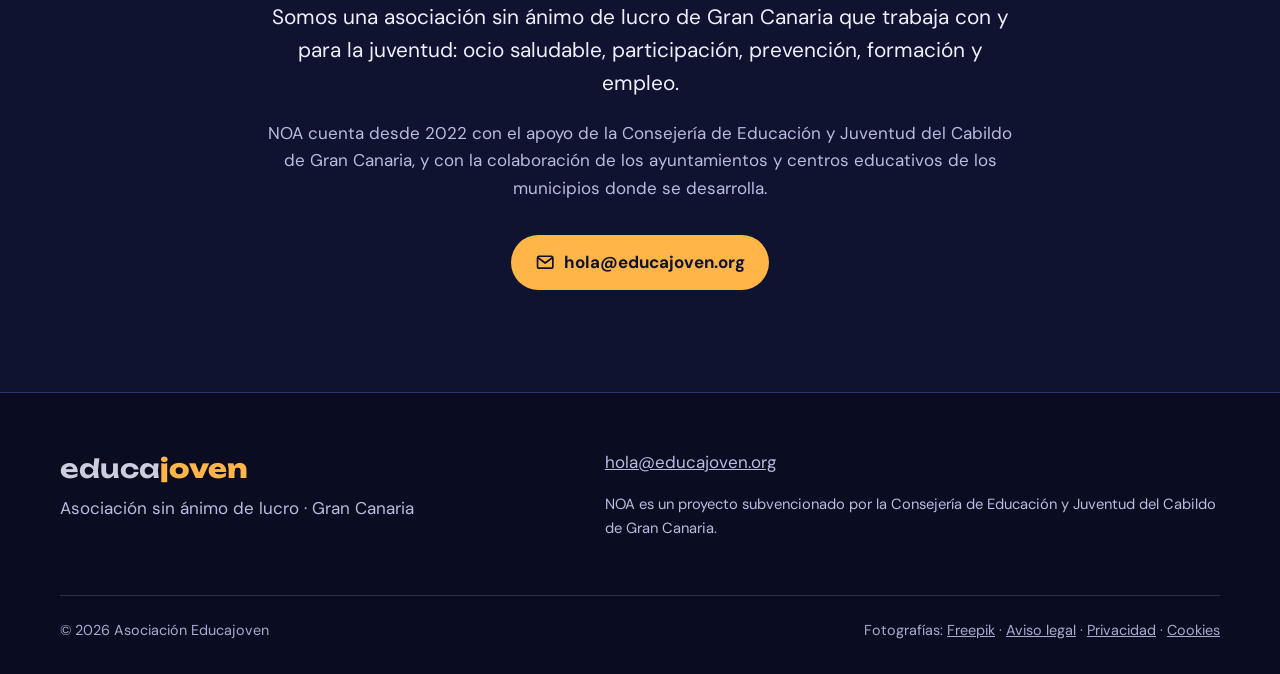
==== commit e2f27b9e: "Fotos de portada (Freepik, con crédito en el pie) Co-Authored-By: Claude Opus 5.5 <noreply@anthropic" ====
--- a/index.html
+++ b/index.html
@@ -33,7 +33,8 @@
   </div>
 </header>
 <main id="contenido">
-<section class="portada" id="noa">
+<section class="portada con-foto" id="noa">
+  <img class="portada-foto" src="/img/fotos/bengalas-800.webp" srcset="/img/fotos/bengalas-800.webp 800w, /img/fotos/bengalas-1600.webp 1600w" sizes="100vw" alt="" loading="eager" decoding="async" fetchpriority="high">
   <svg class="cielo" aria-hidden="true" focusable="false"><circle cx="8%" cy="18%" r="1.4"/><circle cx="17%" cy="64%" r="1"/><circle cx="26%" cy="30%" r="1.8"/><circle cx="35%" cy="80%" r="1.1"/><circle cx="44%" cy="12%" r="1.2"/><circle cx="52%" cy="52%" r="1.6"/><circle cx="61%" cy="26%" r="1"/><circle cx="70%" cy="70%" r="1.3"/><circle cx="79%" cy="40%" r="1.9"/><circle cx="88%" cy="14%" r="1.1"/><circle cx="94%" cy="58%" r="1.4"/><circle cx="12%" cy="88%" r="1"/><circle cx="57%" cy="90%" r="1.2"/><circle cx="83%" cy="86%" r="1"/></svg>
   <div class="contenedor portada-grid">
     <div>
@@ -59,6 +60,7 @@
     <div><p class="antetitulo">Qué es NOA</p><h2 id="t-que">Un plan para el fin de semana que no depende de dónde vivas</h2></div>
     <div>
       <p class="entradilla">NOA abre las instalaciones públicas por la noche y las llena de actividades: deporte, cultura, arte, talleres y ocio. Hecho por jóvenes, para jóvenes y con jóvenes.</p>
+      <img class="que-foto" src="/img/fotos/fuegos-800.webp" srcset="/img/fotos/fuegos-800.webp 800w, /img/fotos/fuegos-1600.webp 1600w" sizes="(min-width: 860px) 45vw, 92vw" alt="Grupo de amigos celebrando de noche con fuegos artificiales" loading="lazy" decoding="async">
       <p>Pensamos sobre todo en quien vive en barrios alejados, en zonas rurales o en la cumbre, y lo tiene difícil para acceder al ocio del fin de semana por dinero o por transporte. Por eso NOA va a donde está la gente y, cuando hace falta, pone la guagua.</p>
     </div>
   </div>
@@ -112,6 +114,8 @@
   </div>
 </section>
 
+
+
 <section class="seccion" id="asociacion" aria-labelledby="t-asoc">
   <div class="contenedor estrecho asociacion">
     <p class="antetitulo">La asociación</p>
@@ -132,7 +136,7 @@
     </div>
     <div class="pie-base">
       <span>© <span id="anio">2026</span> Asociación Educajoven</span>
-      <span><a href="/aviso-legal">Aviso legal</a> · <a href="/privacidad">Privacidad</a> · <a href="/cookies">Cookies</a></span>
+      <span>Fotografías: <a href="https://www.freepik.es" rel="noopener">Freepik</a> · <a href="/aviso-legal">Aviso legal</a> · <a href="/privacidad">Privacidad</a> · <a href="/cookies">Cookies</a></span>
     </div>
   </div>
 </footer>
--- a/css/estilos.css
+++ b/css/estilos.css
@@ -159,3 +159,16 @@
 .pie-nota{font-size:.92rem}
 @media (max-width:700px){.pie-arriba{grid-template-columns:1fr}}
 .legal,.error{color:var(--texto)}
+
+/* ---- Fotos ---- */
+.portada .portada-foto{position:absolute;inset:0;width:100%;height:100%;object-fit:cover;opacity:.32;mix-blend-mode:luminosity}
+.portada.con-foto::after{content:"";position:absolute;inset:0;background:linear-gradient(180deg,rgba(15,19,48,.2),rgba(15,19,48,.85));pointer-events:none}
+.portada.con-foto .portada-grid{z-index:2}
+.que-foto{width:100%;aspect-ratio:16/9;object-fit:cover;border-radius:22px;margin:.5rem 0 1.4rem;box-shadow:0 0 0 1px var(--linea),0 30px 60px -30px rgba(255,181,71,.35)}
+.proyectos{display:grid;grid-template-columns:repeat(auto-fill,minmax(min(100%,300px),1fr));gap:1.2rem}
+.proyecto{background:var(--noche);border:1px solid var(--linea);border-radius:22px;overflow:hidden}
+.proyecto-foto{width:100%;aspect-ratio:16/10;object-fit:cover}
+.proyecto-txt{padding:1.5rem}
+.proyecto-txt p{color:var(--suave)}
+.proyecto-txt a{font-weight:700;display:inline-flex;gap:.4rem;align-items:center}
+.proyecto-txt a svg{width:1rem;height:1rem}
